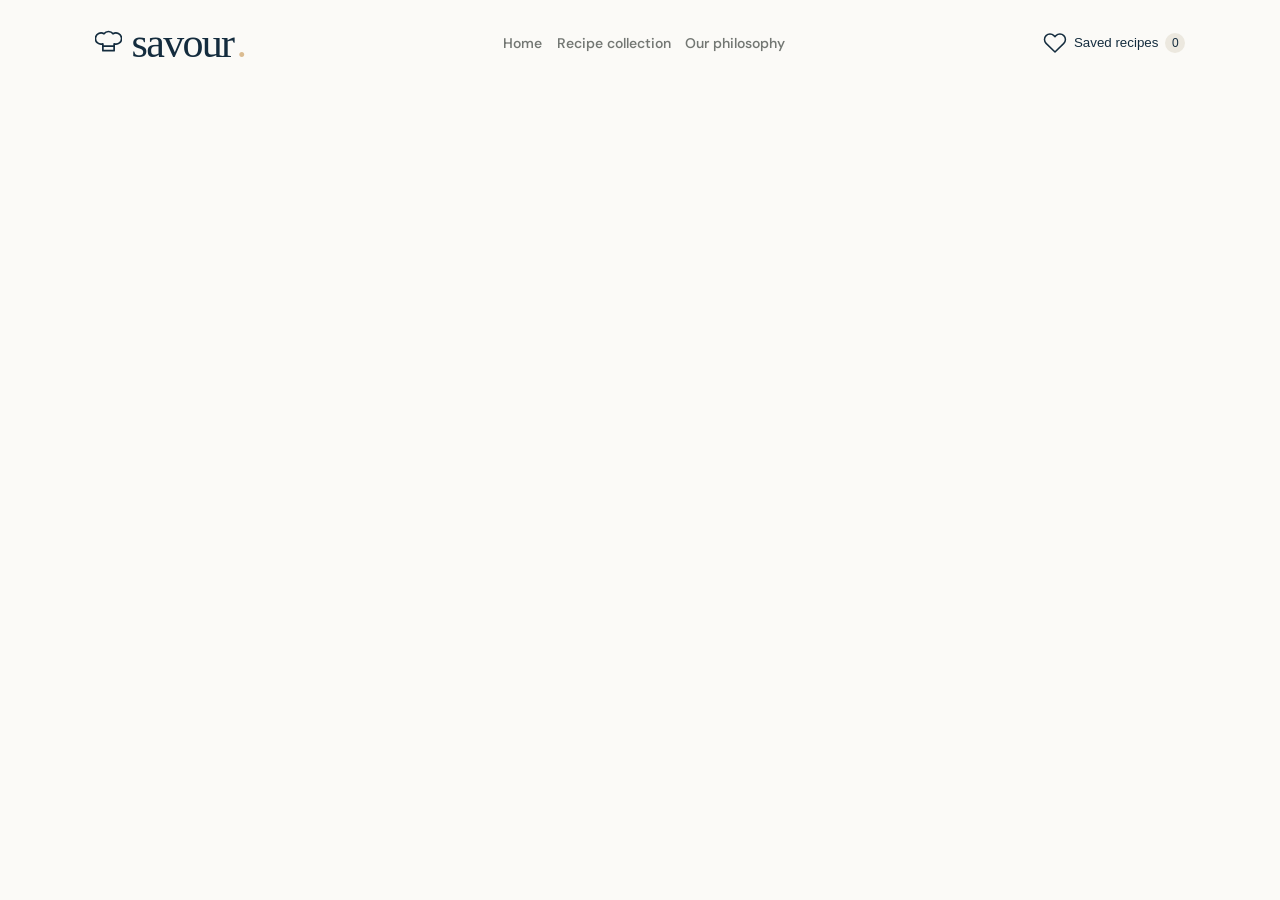
==== index.html @ 7d697b4a "Keep streak alive" ====
<!doctype html>

<html lang="en">

    <head>
        <meta charset="UTF-8">
        <meta name="viewport" content="width=device-width, initial-scale=1">
        <title>Delicious Dishes</title>

        <link rel="preconnect" href="https://fonts.googleapis.com">
        <link rel="preconnect" href="https://fonts.gstatic.com" crossorigin>
        <link href="https://fonts.googleapis.com/css2?family=DM+Sans:ital,opsz,wght@0,9..40,200;1,9..40,200&family=Orbitron:wght@400..900&family=Playfair+Display:ital,wght@0,400..900;1,400..900&display=swap" rel="stylesheet">

        <link rel="stylesheet" href="css/style.css">
        <link rel="stylesheet" href="css/header.css">

        <link rel="stylesheet" href="css/responsive.css">
    </head>

<body>

    <header>
        <div class="header">
            <a class="logo" href="#home">
            <span class="logo-icon">
                <svg width="27" height="27" viewBox="0 0 24 24" fill="none" stroke="currentColor" stroke-width="1.5" stroke-linecap="round" stroke-linejoin="round" aria-hidden="true">
                    <path d="M7 15a5 5 0 1 1 1-9 5 5 0 0 1 8 0 5 5 0 1 1 1 9v6H7v-6Z"></path>
                    <path d="M7 17h10"></path>
                </svg>
            </span>
                savour<span class="logo-dot">.</span>
            </a>

            <nav class="nav-bar" aria-label="Main navigation">
                <a href="#home" class="active">Home</a>
                <a href="#catalog">Recipe collection</a>
                <a href="#our-story">Our philosophy</a>
            </nav>

            <button class="saved-nav">
                <svg width="18" height="18" viewBox="0 0 24 24" fill="none" stroke="currentColor" stroke-width="1.5" stroke-linecap="round" stroke-linejoin="round" aria-hidden="true">
                    <path d="M20.8 4.6a5.5 5.5 0 0 0-7.8 0L12 5.7l-1.1-1.1a5.5 5.5 0 0 0-7.8 7.8L12 21l8.8-8.6a5.5 5.5 0 0 0 0-7.8Z"></path></svg>
                <span class="saved-text">Saved recipes</span><span class="saved-count">0</span>
            </button>

            <div class="ham-menu">
                <button class="ham-logo ham-active" id="hamOpenBtn">
                    <span class="ham-lines"></span>
                    <span class="ham-lines"></span>
                    <span class="ham-lines"></span>
                </button>
                <button class="ham-close-logo" id="hamCloseBtn">
                    <svg class="ham-close-icon" xmlns="http://www.w3.org/2000/svg" viewBox="0 0 384 512"><!--!Font Awesome Free v7.3.1 by @fontawesome - https://fontawesome.com License - https://fontawesome.com/license/free Copyright 2026 Fonticons, Inc.--><path d="M376.6 84.5c11.3-13.6 9.5-33.8-4.1-45.1s-33.8-9.5-45.1 4.1L192 206 56.6 43.5C45.3 29.9 25.1 28.1 11.5 39.4S-3.9 70.9 7.4 84.5L150.3 256 7.4 427.5c-11.3 13.6-9.5 33.8 4.1 45.1s33.8 9.5 45.1-4.1L192 306 327.4 468.5c11.3 13.6 31.5 15.4 45.1 4.1s15.4-31.5 4.1-45.1L233.7 256 376.6 84.5z"/></svg>
                </button>
            </div>
        </div>
        <div class="hamMenuUI" id="hamMenuUI">
            <div class="overLine"></div>
            <nav class="ham-nav-bar" aria-label="Main navigation">
                <a href="#home">Home</a>
                <a href="#catalog">Recipe collection</a>
                <a href="#our-story">Our philosophy</a>
            </nav>
        </div>
    </header>

    <main>

<!--        <div class="hero-container" id="hero-container">-->
<!--            <label for="dishTextArea">Search the category you want:</label>-->
<!--            <input type="text" class="dishTextArea" id="dishTextArea" placeholder="Enter dish product">-->
<!--            <button class="submitDish" id="submitDish">Search</button>-->
<!--            <h1 id="invalidInputResponse"></h1>-->
<!--            <div class="cardBody" id="testingPurposeOnly!">-->
<!--                <img src="tools/images/testingImage.png" alt="testing" class="cardImage">-->
<!--                <h1 class="cardTitle">Chicken curry Testing</h1>-->
<!--            </div>-->
<!--            <div class="dishRespondBox">-->
<!--                <p id="matchingDishResults"></p>-->
<!--            </div>-->
<!--        </div>-->

    </main>

    <footer></footer>

</body>

<!--    <script type="module" src="scripts/main.js"></script>-->
        <script src="scripts/styleScripts/headerMenu.js"></script>
</html>
---- css/style.css ----
/*--------------------------------------------------*/
/*Deliciuos dishes*/
/*Created by Tsvetoslav Krumov*/
/*2026*/

/*Portfolio Project*/

/*Copyright (c) 2026 Tsvetoslav Krumov*/
/*All Rights Reserved.*/

/*This project is published for educational and portfolio purposes only.*/

/*Unauthorized copying, redistribution or claiming this project as your own is prohibited.*/
/*--------------------------------------------------*/


*,
*::before,
*::after{
    margin:0;
    padding:0;
    box-sizing:border-box;
    scroll-behavior: smooth;
}

:root{
    font-family:'DM Sans',sans-serif;
    color:#172c3b;
    background:#fbfaf7;
    font-synthesis:none;
    font-weight:400;
    --navy:#142c3e;
    --caramel:#dbbc91;
    --muted:#7a7d7b;
    --line:#e7e4dc
}
* {
    box-sizing:border-box
}
html{
    scroll-behavior:smooth;
    scroll-padding-top:30px
}
body
{
    margin:0
}
html{
    scrollbar-gutter: stable;
}


main{
    display: flex;
    flex-direction: column;
    flex: 1;
}

/*.hero-container{*/
/*    margin: 50px 0 0 0;*/
/*    display: flex;*/
/*    align-items: center;*/
/*    justify-content: center;*/
/*    flex-direction: column;*/
/*    height: auto;*/
/*    width: 100%;*/
/*    gap: 14px;*/
/*}*/
/*.submitDish{*/
/*    background-color: aqua;*/
/*    border: 1px solid #037373;*/
/*    color: black;*/
/*    border-radius: 14px;*/
/*    width: 85px;*/
/*    height: 35px;*/
/*}*/
/*.submitDish:active{*/
/*    background-color: rgb(0 255 255 / 0.8);*/
/*}*/
/*.dishTextArea{*/
/*    width: 175.25px;*/
/*    height: 35px;*/
/*    padding: 14px;*/
/*    border-radius: 14px;*/
/*    border: 0;*/
/*}*/
/*.dishTextArea:active{*/
/*    border: 0;*/
/*}*/
/*.dishRespondBox{*/
/*    !*border: 1px solid black;*!*/
/*    !*border-radius: 14px;*!*/
/*    display: none;*/
/*    align-items: center;*/
/*    justify-content: center;*/
/*    flex-wrap: wrap;*/
/*    width: clamp(280px, 100%, 80vw);*/
/*    min-height: 400px;*/
/*    gap: 14px;*/
/*    padding: 10px;*/
/*}*/
/*.dishRespondBoxActive{*/
/*    display:flex;*/
/*}*/

/*.cardBody {*/
/*    display: flex;*/
/*    justify-content:center;*/
/*    align-items: center;*/
/*    flex-direction: column;*/
/*    border: 1px solid lime;*/
/*    border-radius: 8px;*/
/*    gap: 10px;*/
/*    padding: 5px 25px;*/
/*    width: clamp(225px, 200px + 15vw, 400px);*/
/*    min-height: 100px;*/
/*    text-align: center;*/
/*}*/
/*.cardImage {*/
/*    width: 100%;*/
/*    height: auto;*/
/*}*/
/*#invalidInputResponse {*/
/*    display: none;*/
/*}*/
---- css/header.css ----
/*--------------------------------------------------*/
/*Deliciuos dishes*/
/*Created by Tsvetoslav Krumov*/
/*2026*/

/*Portfolio Project*/

/*Copyright (c) 2026 Tsvetoslav Krumov*/
/*All Rights Reserved.*/

/*This project is published for educational and portfolio purposes only.*/

/*Unauthorized copying, redistribution or claiming this project as your own is prohibited.*/
/*--------------------------------------------------*/

.header{
    display: flex;
    justify-content: space-between;
    align-items: center;
    padding: 0 clamp(30px, 7vw + 5px,  15vw);
    width: 100vw;
    height: clamp(75px, 25vh + 20px, 85px);
    background-color: #fbfaf7;
}
.logo{
    display: flex;
    align-items: center;
    justify-content: center;
    text-decoration: none;
    color: var(--navy);
    font-family: 'Libre Caslon Display', serif;
    font-size: 42px;
    letter-spacing: -1.7px;
    line-height: 1;
    font-weight: 200;
}
.logo-icon{
    margin: 0 10px 5px 0;
}
.logo-dot{
    color: var(--caramel);
    margin: 0 0 0 3px;
}
.nav-bar{
    display: flex;
    flex-direction: row;
    height: 100%;
    gap: 14.25px;
}
.nav-bar a{
    height: 100%;
    width: auto;
    display: flex;
    align-items: center;
    text-decoration: none;
    font-size: 14px;
    color: #737773;
    font-weight: 550;
}
.nav-bar a:hover{
    color: #ac8050;
}
.saved-nav {
    display: flex;
    align-items: center;
    justify-content: center;
    border: 0;
    background: #fbfaf7;
    gap: 7px;
    color: var(--navy);
    transition: 0.14s;
}
.saved-nav:hover{
    transition: 0.14s;
    transform: translateY(-2.5px);
}
.saved-nav svg{
    width: 24px;
    height: 24px;
}
.saved-count{
    background: #ece8df;
    border-radius: 50%;
    width: 20px;
    height: 20px;
    font-size: 12px;
    display: flex;
    justify-content: center;
    align-items: center;
}
.ham-menu{
    display: none;
    width: 45px;
    height: 45px;
    border-radius: 50%;
    border: 2px solid var(--line);
    background-color: #fbfaf7;
    transition: 0.25s;
}
.ham-menu:hover{
    transition: 0.25s;
    transform: translateY(-5px);
}
.ham-logo{
    background-color: #fbfaf7;
    width: 100%;
    height: 100%;
    border: 0;
    border-radius: 50%;
    display: none;
    flex-direction:column;
    align-items: center;
    justify-content: center;
    gap:3px;
}
.ham-lines{
    width: 17.25px;
    height: 0.5px;
    border: 1px solid var(--navy);
}
.ham-close-logo{
    background-color: #fbfaf7;
    width: 100%;
    height: 100%;
    border: 0;
    border-radius: 50%;
    display: none;
    flex-direction:column;
    align-items: center;
    justify-content: center;
    gap:3px;
}
.ham-close-icon{
    width: 25px;
    height: 17px;
    color: var(--navy);
}
.ham-active{
    transition: 0.5s;
    display: flex;
}
.hamMenuUI{
    display: none;
    width: 100vw;
    justify-content: center;
    align-items: center;
    flex-direction: column;
}
.activeHam{
    display: flex;
}
.overLine{
    width: 97.25vw;
    height: 1px;
    border-radius: 5px;
    background-color: var(--caramel)
}
.ham-nav-bar{
    display:flex;
    flex-direction: column;
    align-items: start;
    justify-content: center;
    width: 100%;
    padding: 25px 0 0 0;
}
.ham-nav-bar a{
    width: 100%;
    height: 55px;
    padding: 0 0 0 35px;
    margin: 5px 0 5px 0;
    text-decoration: none;
    color: #7a7d7b;
    font-size: 25px;
    font-family: Arial Rounded MT Bold;
}
.ham-nav-bar a:hover{
    color: #ac8050;
}
---- css/responsive.css ----
/*--------------------------------------------------*/
/*Deliciuos dishes*/
/*Created by Tsvetoslav Krumov*/
/*2026*/

/*Portfolio Project*/

/*Copyright (c) 2026 Tsvetoslav Krumov*/
/*All Rights Reserved.*/

/*This project is published for educational and portfolio purposes only.*/

/*Unauthorized copying, redistribution or claiming this project as your own is prohibited.*/
/*--------------------------------------------------*/

@media (max-width: 768px){
    .nav-bar{
        display: none;
    }
    .saved-text{
        display:none;
    }
    .ham-menu{
        display: flex;
    }
}
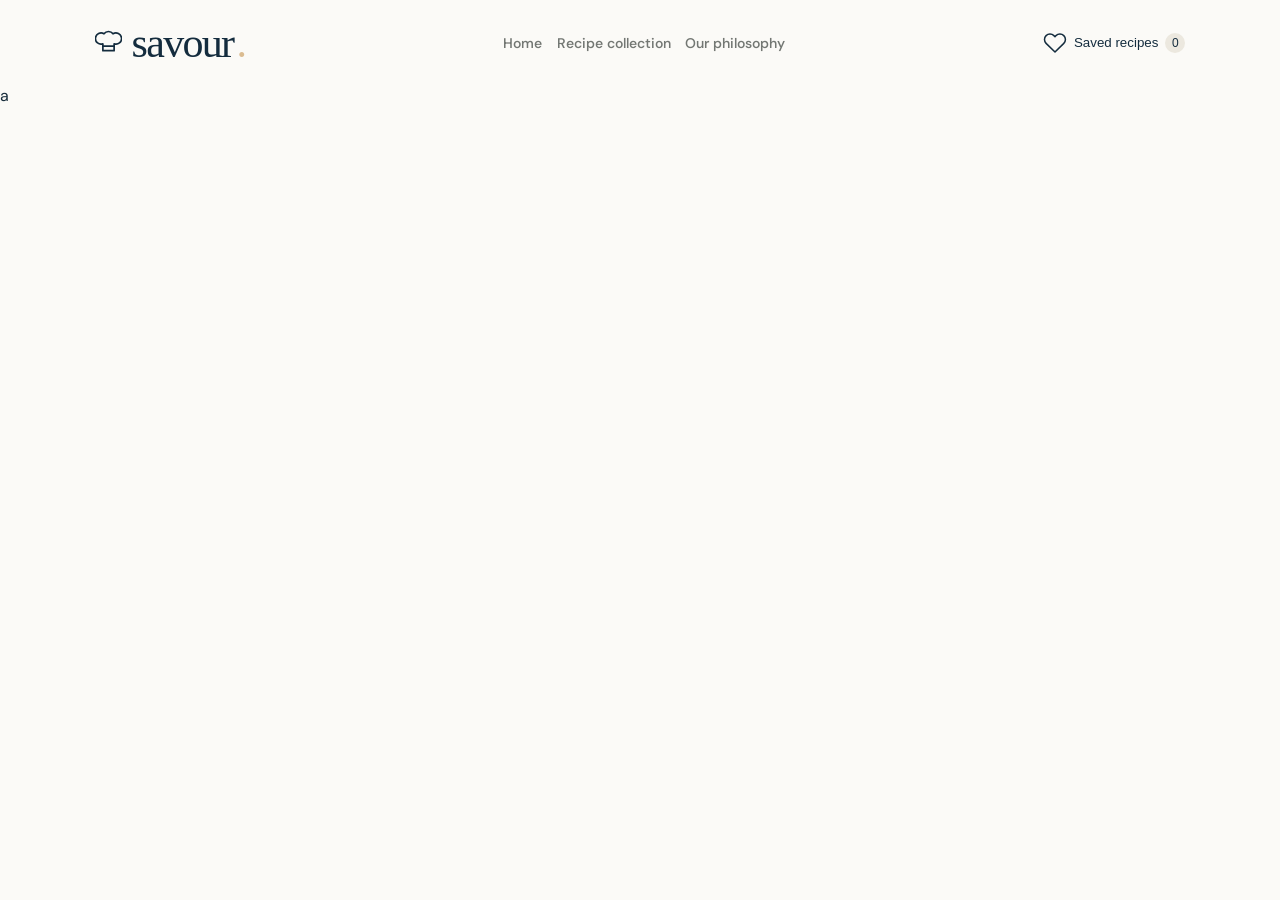
==== commit cacdf31d: "Keeping the streak alive!" ====
--- a/index.html
+++ b/index.html
@@ -89,4 +89,4 @@
 
 <!--    <script type="module" src="scripts/main.js"></script>-->
         <script src="scripts/styleScripts/headerMenu.js"></script>
-</html>+</html>a
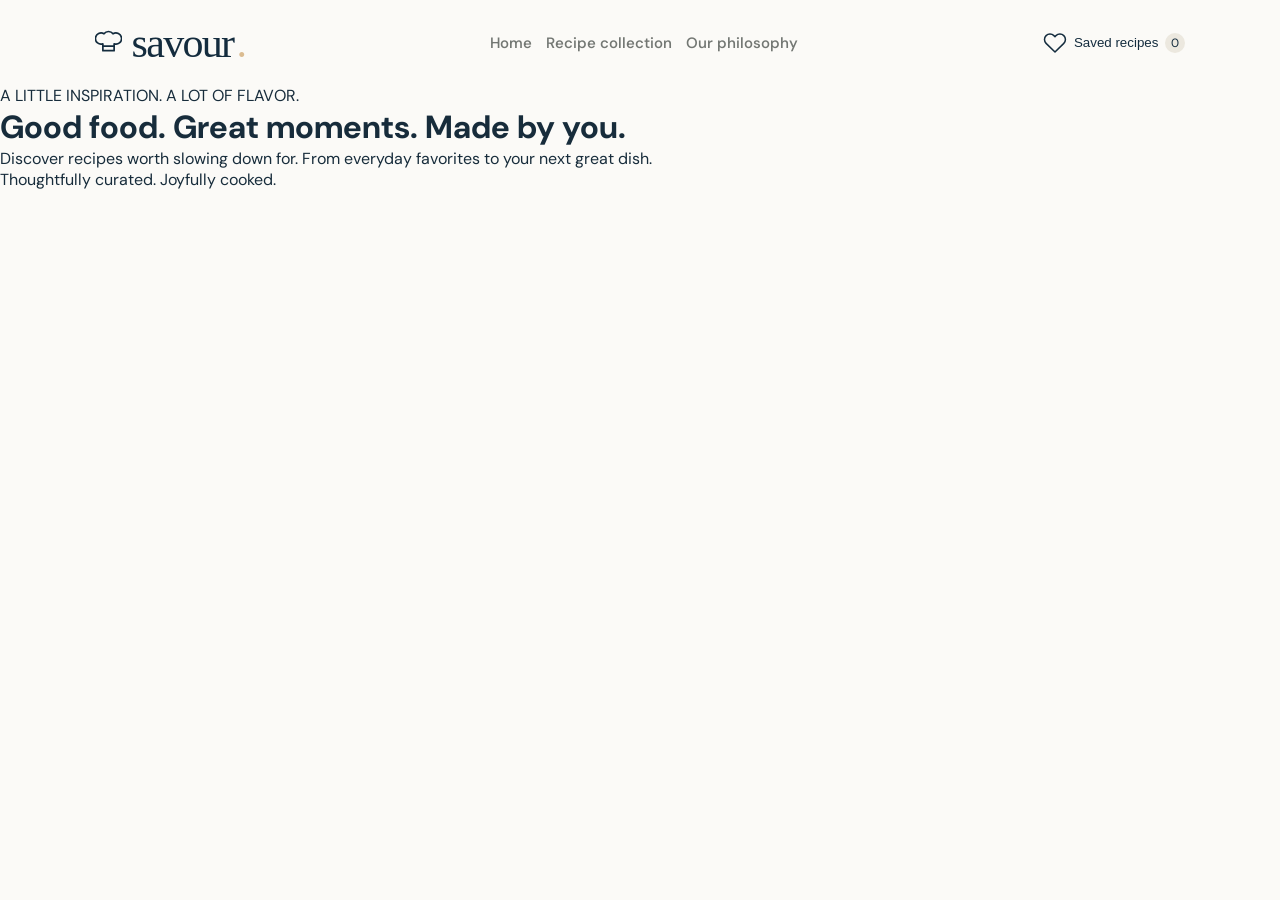
==== commit 286615d0: "Prototype 1.54v adding hero section" ====
--- a/index.html
+++ b/index.html
@@ -67,6 +67,31 @@
 
     <main>
 
+        <div class="hero-container">
+            <div class="hero-tag">
+                <span></span>
+                <p>A LITTLE INSPIRATION. A LOT OF FLAVOR.</p>
+            </div>
+
+            <div class="hero-title">
+               <h1>Good food.
+                   Great moments.
+                   <span class="hero-title-colored">Made by you.</span></h1>
+            </div>
+            <div class="hero-description">
+                <p>Discover recipes worth slowing down for.
+                    From everyday favorites to your next great dish.</p>
+            </div>
+            <div class="hero-decoration">
+                <div class="hero-decorative-icons">
+                    <div class="hero-leaf"></div>
+                    <div class="hero-hat"></div>
+                    <div class="hero-heart"></div>
+                </div>
+                <p>Thoughtfully curated. Joyfully cooked.</p>
+            </div>
+        </div>
+
 <!--        <div class="hero-container" id="hero-container">-->
 <!--            <label for="dishTextArea">Search the category you want:</label>-->
 <!--            <input type="text" class="dishTextArea" id="dishTextArea" placeholder="Enter dish product">-->
@@ -89,4 +114,4 @@
 
 <!--    <script type="module" src="scripts/main.js"></script>-->
         <script src="scripts/styleScripts/headerMenu.js"></script>
-</html>a+</html>
--- a/css/header.css
+++ b/css/header.css
@@ -53,7 +53,7 @@
     display: flex;
     align-items: center;
     text-decoration: none;
-    font-size: 14px;
+    font-size: 15px;
     color: #737773;
     font-weight: 550;
 }
@@ -84,6 +84,7 @@
     width: 20px;
     height: 20px;
     font-size: 12px;
+    font-family: 'DM Sans';
     display: flex;
     justify-content: center;
     align-items: center;
@@ -99,7 +100,7 @@
 }
 .ham-menu:hover{
     transition: 0.25s;
-    transform: translateY(-5px);
+    transform: translateY(-2.5px);
 }
 .ham-logo{
     background-color: #fbfaf7;
@@ -146,6 +147,7 @@
     align-items: center;
     flex-direction: column;
 }
+
 .activeHam{
     display: flex;
 }
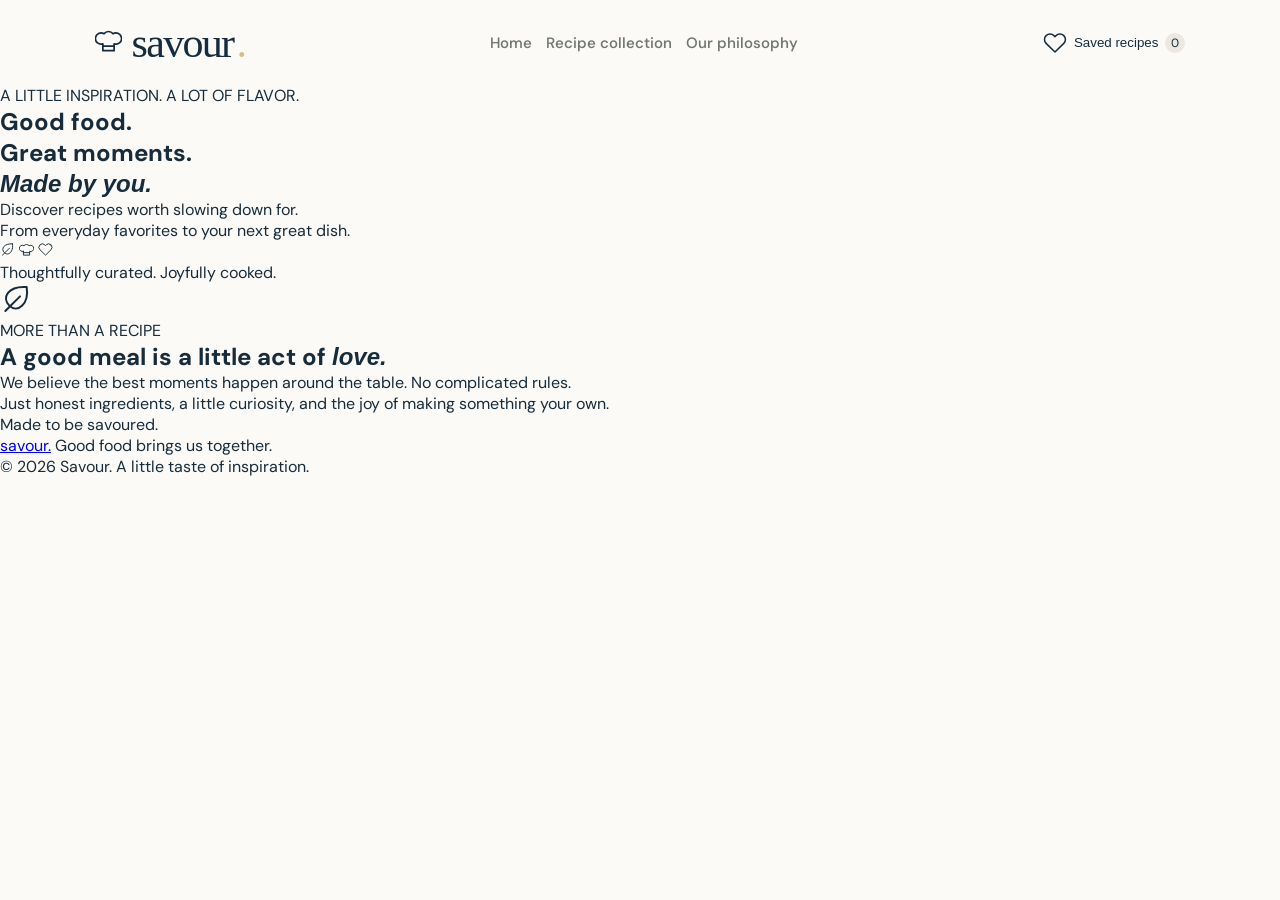
==== commit f706dc6e: "Prototype 1.56v, almost done wtih the fundamentals of the website starting to design soon and buildi" ====
--- a/index.html
+++ b/index.html
@@ -14,6 +14,8 @@
 
         <link rel="stylesheet" href="css/style.css">
         <link rel="stylesheet" href="css/header.css">
+        <link rel="stylesheet" href="css/hero.css">
+        <link rel="stylesheet" href="css/catalog.css">
 
         <link rel="stylesheet" href="css/responsive.css">
     </head>
@@ -66,31 +68,42 @@
     </header>
 
     <main>
+        <section id="#home" class="hero">
+            <div class="hero-copy">
+                <div class="eyebrow">
+                    <span class="tiny-line"></span>
+                    A LITTLE INSPIRATION. A LOT OF FLAVOR.
+                </div>
+                <h1>Good food.<br>
+                    Great moments.<br>
+                    <em>Made by you.</em>
+                </h1>
+                <p>Discover recipes worth slowing down for.<br>From everyday favorites to your next great dish.</p>
+                <div class="hero-proof">
+                    <div class="proof-icons">
+                        <span>
+                            <svg width="15" height="15" viewBox="0 0 24 24" fill="none" stroke="currentColor" stroke-width="1.5" stroke-linecap="round" stroke-linejoin="round" aria-hidden="true">
+                                <path d="M20 3C6 2 1 11 7 17s15-1 13-14Z"></path>
+                                <path d="M4 21 15 10"></path>
+                            </svg>
+                        </span>
+                        <span>
+                            <svg width="15" height="15" viewBox="0 0 24 24" fill="none" stroke="currentColor" stroke-width="1.5" stroke-linecap="round" stroke-linejoin="round" aria-hidden="true">
+                                <path d="M7 15a5 5 0 1 1 1-9 5 5 0 0 1 8 0 5 5 0 1 1 1 9v6H7v-6Z"></path>
+                                <path d="M7 17h10"></path>
+                            </svg>
+                        </span>
+                        <span>
+                            <svg width="15" height="15" viewBox="0 0 24 24" fill="none" stroke="currentColor" stroke-width="1.5" stroke-linecap="round" stroke-linejoin="round" aria-hidden="true">
+                                <path d="M20.8 4.6a5.5 5.5 0 0 0-7.8 0L12 5.7l-1.1-1.1a5.5 5.5 0 0 0-7.8 7.8L12 21l8.8-8.6a5.5 5.5 0 0 0 0-7.8Z"></path>
+                            </svg>
+                        </span>
+                    </div>
+                    <span>Thoughtfully curated. Joyfully cooked.</span>
+                </div>
+            </div>
+        </section>
 
-        <div class="hero-container">
-            <div class="hero-tag">
-                <span></span>
-                <p>A LITTLE INSPIRATION. A LOT OF FLAVOR.</p>
-            </div>
-
-            <div class="hero-title">
-               <h1>Good food.
-                   Great moments.
-                   <span class="hero-title-colored">Made by you.</span></h1>
-            </div>
-            <div class="hero-description">
-                <p>Discover recipes worth slowing down for.
-                    From everyday favorites to your next great dish.</p>
-            </div>
-            <div class="hero-decoration">
-                <div class="hero-decorative-icons">
-                    <div class="hero-leaf"></div>
-                    <div class="hero-hat"></div>
-                    <div class="hero-heart"></div>
-                </div>
-                <p>Thoughtfully curated. Joyfully cooked.</p>
-            </div>
-        </div>
 
 <!--        <div class="hero-container" id="hero-container">-->
 <!--            <label for="dishTextArea">Search the category you want:</label>-->
@@ -105,10 +118,31 @@
 <!--                <p id="matchingDishResults"></p>-->
 <!--            </div>-->
 <!--        </div>-->
+        <section class="philosophy section-wrap" id="our-story">
+            <div class="philosophy-icon">
+                <svg width="32" height="32" viewBox="0 0 24 24" fill="none" stroke="currentColor" stroke-width="1.5" stroke-linecap="round" stroke-linejoin="round" aria-hidden="true">
+                    <path d="M20 3C6 2 1 11 7 17s15-1 13-14Z"></path>
+                    <path d="M4 21 15 10"></path>
+                </svg>
+            </div>
+            <div>
+                <div class="eyebrow">MORE THAN A RECIPE
+                </div>
+                <h2>A good meal is a little act of <em>love.</em></h2>
+                <p>We believe the best moments happen around the table. No complicated rules.<br>
+                    Just honest ingredients, a little curiosity, and the joy of making something your own.
+                </p>
+            </div>
+            <span class="philosophy-signature">Made to be savoured.</span>
+        </section>
 
     </main>
 
-    <footer></footer>
+    <footer>
+        <a href="#home" class="brand">savour<span class="brand-dot">.</span></a>
+        <span>Good food brings us together.</span>
+        <p>© 2026 Savour. A little taste of inspiration.</p>
+    </footer>
 
 </body>
 
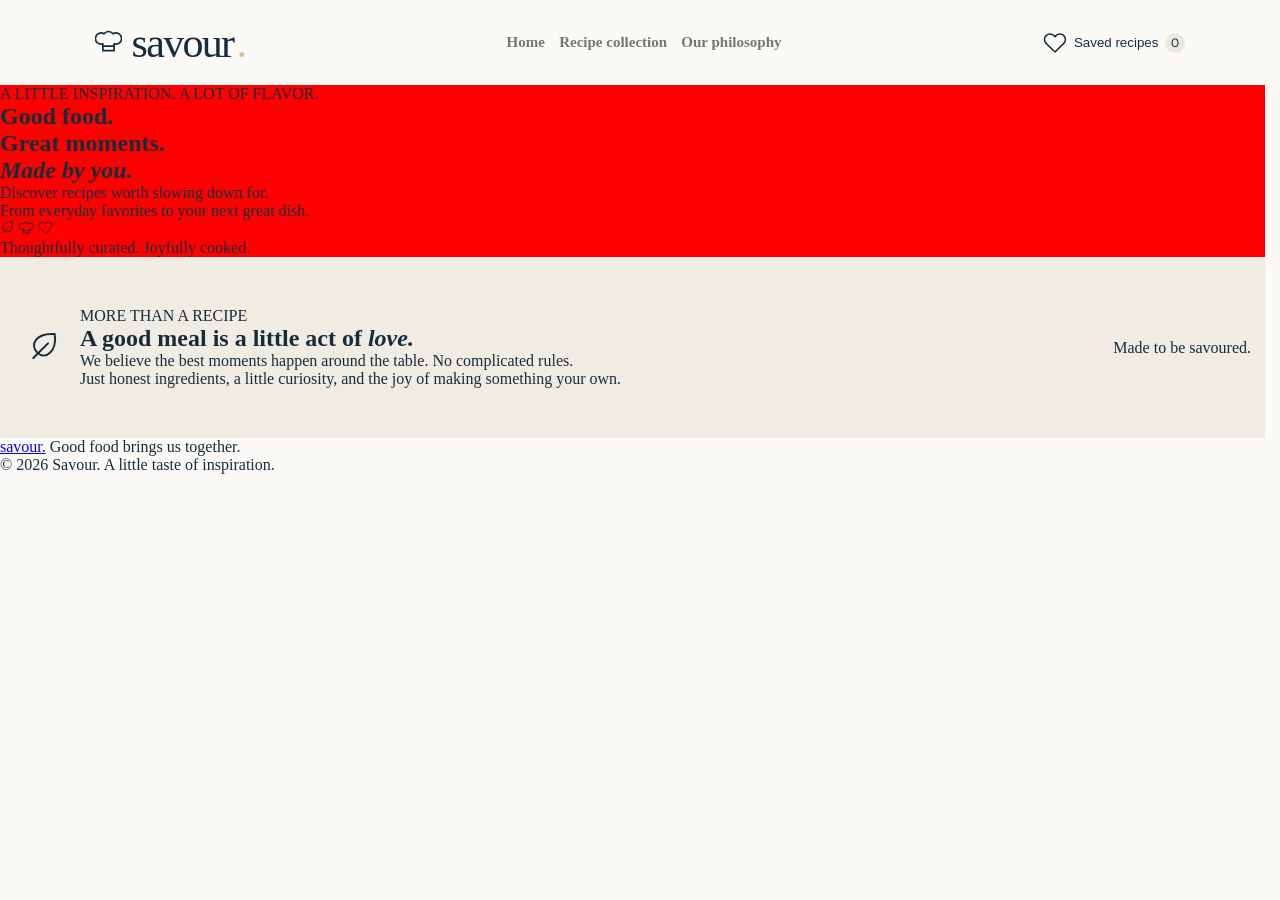
==== commit f9d74e32: "Prototype 1.7v Updated and almost finished philosophy section and soon will begin footer section." ====
--- a/index.html
+++ b/index.html
@@ -16,6 +16,8 @@
         <link rel="stylesheet" href="css/header.css">
         <link rel="stylesheet" href="css/hero.css">
         <link rel="stylesheet" href="css/catalog.css">
+        <link rel="stylesheet" href="css/philosophy.css">
+        <link rel="stylesheet" href="css/footer.css">
 
         <link rel="stylesheet" href="css/responsive.css">
     </head>
@@ -35,7 +37,7 @@
             </a>
 
             <nav class="nav-bar" aria-label="Main navigation">
-                <a href="#home" class="active">Home</a>
+                <a href="#home">Home</a>
                 <a href="#catalog">Recipe collection</a>
                 <a href="#our-story">Our philosophy</a>
             </nav>
@@ -58,12 +60,14 @@
             </div>
         </div>
         <div class="hamMenuUI" id="hamMenuUI">
-            <div class="overLine"></div>
-            <nav class="ham-nav-bar" aria-label="Main navigation">
-                <a href="#home">Home</a>
-                <a href="#catalog">Recipe collection</a>
-                <a href="#our-story">Our philosophy</a>
-            </nav>
+            <div class="ham-rising" id="ham-rising">
+                <div class="overLine"></div>
+                <nav class="ham-nav-bar" aria-label="Main navigation">
+                    <a href="#home">Home</a>
+                    <a href="#catalog">Recipe collection</a>
+                    <a href="#our-story">Our philosophy</a>
+                </nav>
+            </div>
         </div>
     </header>
 
@@ -118,20 +122,22 @@
 <!--                <p id="matchingDishResults"></p>-->
 <!--            </div>-->
 <!--        </div>-->
-        <section class="philosophy section-wrap" id="our-story">
-            <div class="philosophy-icon">
-                <svg width="32" height="32" viewBox="0 0 24 24" fill="none" stroke="currentColor" stroke-width="1.5" stroke-linecap="round" stroke-linejoin="round" aria-hidden="true">
-                    <path d="M20 3C6 2 1 11 7 17s15-1 13-14Z"></path>
-                    <path d="M4 21 15 10"></path>
-                </svg>
-            </div>
-            <div>
-                <div class="eyebrow">MORE THAN A RECIPE
+        <section class="philosophy" id="our-story">
+            <div class="philosophy-grouper">
+                <div class="philosophy-icon">
+                    <svg width="32" height="32" viewBox="0 0 24 24" fill="none" stroke="currentColor" stroke-width="1.5" stroke-linecap="round" stroke-linejoin="round" aria-hidden="true">
+                        <path d="M20 3C6 2 1 11 7 17s15-1 13-14Z"></path>
+                        <path d="M4 21 15 10"></path>
+                    </svg>
                 </div>
-                <h2>A good meal is a little act of <em>love.</em></h2>
-                <p>We believe the best moments happen around the table. No complicated rules.<br>
-                    Just honest ingredients, a little curiosity, and the joy of making something your own.
-                </p>
+                <div>
+                    <div class="eyebrow">MORE THAN A RECIPE
+                    </div>
+                    <h2>A good meal is a little act of <em>love.</em></h2>
+                    <p>We believe the best moments happen around the table. No complicated rules.<br>
+                        Just honest ingredients, a little curiosity, and the joy of making something your own.
+                    </p>
+                </div>
             </div>
             <span class="philosophy-signature">Made to be savoured.</span>
         </section>
--- a/css/style.css
+++ b/css/style.css
@@ -24,18 +24,12 @@
 }
 
 :root{
-    font-family:'DM Sans',sans-serif;
     color:#172c3b;
     background:#fbfaf7;
-    font-synthesis:none;
-    font-weight:400;
     --navy:#142c3e;
     --caramel:#dbbc91;
     --muted:#7a7d7b;
     --line:#e7e4dc
-}
-* {
-    box-sizing:border-box
 }
 html{
     scroll-behavior:smooth;
@@ -48,14 +42,15 @@
 html{
     scrollbar-gutter: stable;
 }
-
-
 main{
     display: flex;
     flex-direction: column;
     flex: 1;
 }
-
+@keyframes rise {
+    from { opacity: 0; transform: translateY(24px); }
+    to   { opacity: 1; transform: translateY(0); }
+}
 /*.hero-container{*/
 /*    margin: 50px 0 0 0;*/
 /*    display: flex;*/
--- a/css/header.css
+++ b/css/header.css
@@ -21,6 +21,7 @@
     width: 100vw;
     height: clamp(75px, 25vh + 20px, 85px);
     background-color: #fbfaf7;
+    z-index: 1000;
 }
 .logo{
     display: flex;
@@ -142,14 +143,17 @@
 }
 .hamMenuUI{
     display: none;
+    visibility: hidden;
     width: 100vw;
     justify-content: center;
     align-items: center;
     flex-direction: column;
+    position: relative;
 }
-
 .activeHam{
     display: flex;
+    visibility: visible;
+    animation: rise 1s ease both;
 }
 .overLine{
     width: 97.25vw;
@@ -177,4 +181,16 @@
 }
 .ham-nav-bar a:hover{
     color: #ac8050;
+}
+.ham-rising{
+
+    /*width: 100%;*/
+    /*height: 100%;*/
+    /*opacity: 0;*/
+    /*transform: translateY(25px);*/
+    /*transition: opacity 1.5s ease, transform 1.5s ease;*/
+}
+.ham-rising-active{
+    opacity: 1;
+    transform: translateY(0);
 }
--- a/css/hero.css
+++ b/css/hero.css
@@ -0,0 +1,17 @@
+/*--------------------------------------------------*/
+/*Deliciuos dishes*/
+/*Created by Tsvetoslav Krumov*/
+/*2026*/
+
+/*Portfolio Project*/
+
+/*Copyright (c) 2026 Tsvetoslav Krumov*/
+/*All Rights Reserved.*/
+
+/*This project is published for educational and portfolio purposes only.*/
+
+/*Unauthorized copying, redistribution or claiming this project as your own is prohibited.*/
+/*--------------------------------------------------*/
+.hero{
+    background: red;
+}
--- a/css/philosophy.css
+++ b/css/philosophy.css
@@ -0,0 +1,81 @@
+/*--------------------------------------------------*/
+/*Deliciuos dishes*/
+/*Created by Tsvetoslav Krumov*/
+/*2026*/
+
+/*Portfolio Project*/
+
+/*Copyright (c) 2026 Tsvetoslav Krumov*/
+/*All Rights Reserved.*/
+
+/*This project is published for educational and portfolio purposes only.*/
+
+/*Unauthorized copying, redistribution or claiming this project as your own is prohibited.*/
+/*--------------------------------------------------*/
+
+.philosophy{
+    width: 100%;
+    height: auto;
+    background-color: rgb(240, 236, 227);
+    display: flex;
+    align-items: center;
+    justify-content: space-between;
+    flex-wrap: wrap;
+    padding: 25px 14px;
+    gap: 20px;
+}
+.philosophy-grouper{
+    width: auto;
+    height: auto;
+    background-color: rgb(240, 236, 227);
+    display: flex;
+    align-items: center;
+    flex-wrap: wrap;
+    padding: 25px 14px;
+    gap: 20px;
+}
+.philosophy-icon{
+    width: clamp(50px, ;
+    height: 50px;
+    display:flex;
+    align-items: center;
+    justify-content: center;
+    color: rgb(115 87 56 / 0.8);
+    border: 1px solid rgb(193 173 144 / 0.6);
+    border-radius: 50%;
+}
+.eyebrow{
+    color: #9c8768;
+    letter-spacing: 2px;
+    display: flex;
+    align-items: center;
+    gap: 11px;
+    font-size: 10px;
+    font-family: "Libre Caslon Display";;
+}
+.philosophy h2{
+    font-family: 'Libre Caslon Display';
+    font-weight: 400;
+    font-size: 34px;
+    letter-spacing: 0.5px;
+    line-height: 1.15;
+    margin: 13px 0 12px;
+}
+.philosophy h2 em{
+    color: var(--caramel);
+}
+.philosophy p{
+    color: rgb(136 139 127 / 0.8);
+    line-height: 1.8;
+    font-family: sans-serif;
+    text-align: start;
+    font-weight: 600;
+    font-size: 13px
+}
+.philosophy-signature{
+    width: fit-content;
+    margin: 20px 0;
+    color: rgb(156 135 104 / 0.75);
+    font-size: 22.25px;
+    transform: rotateZ(-7.5deg);
+}
--- a/css/footer.css
+++ b/css/footer.css
@@ -0,0 +1,14 @@
+/*--------------------------------------------------*/
+/*Deliciuos dishes*/
+/*Created by Tsvetoslav Krumov*/
+/*2026*/
+
+/*Portfolio Project*/
+
+/*Copyright (c) 2026 Tsvetoslav Krumov*/
+/*All Rights Reserved.*/
+
+/*This project is published for educational and portfolio purposes only.*/
+
+/*Unauthorized copying, redistribution or claiming this project as your own is prohibited.*/
+/*--------------------------------------------------*/
--- a/css/responsive.css
+++ b/css/responsive.css
@@ -23,4 +23,16 @@
     .ham-menu{
         display: flex;
     }
+    .philosophy .eyebrow {
+        font-size: 9px;
+    }
+    h2 {
+        font-size: 40px;
+        line-height: 1.1;
+        overflow-wrap: anywhere;
+        margin: 14px 0;
+    }
+    .philosophy-signature{
+        display: none;
+    }
 }
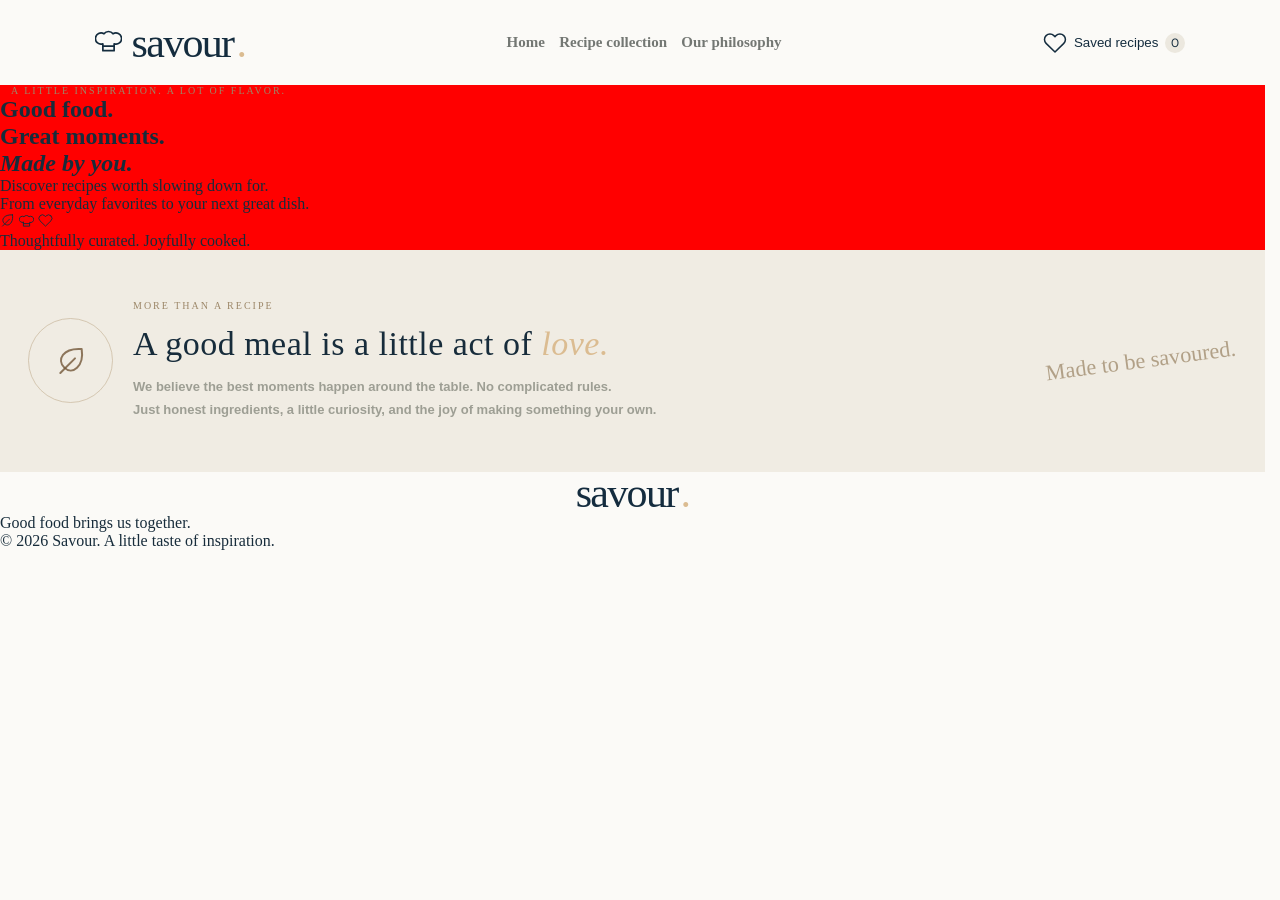
==== commit 79bb2d65: "Saving yesterday files/progress." ====
--- a/index.html
+++ b/index.html
@@ -145,9 +145,13 @@
     </main>
 
     <footer>
-        <a href="#home" class="brand">savour<span class="brand-dot">.</span></a>
-        <span>Good food brings us together.</span>
-        <p>© 2026 Savour. A little taste of inspiration.</p>
+        <a class="logo" href="#home">
+            savour<span class="logo-dot">.</span>
+        </a>
+        <div class="footer-grouper">
+            <span>Good food brings us together.</span>
+            <p>© 2026 Savour. A little taste of inspiration.</p>
+        </div>
     </footer>
 
 </body>
--- a/css/philosophy.css
+++ b/css/philosophy.css
@@ -21,7 +21,7 @@
     align-items: center;
     justify-content: space-between;
     flex-wrap: wrap;
-    padding: 25px 14px;
+    padding: 50px 28px;
     gap: 20px;
 }
 .philosophy-grouper{
@@ -31,12 +31,11 @@
     display: flex;
     align-items: center;
     flex-wrap: wrap;
-    padding: 25px 14px;
     gap: 20px;
 }
 .philosophy-icon{
-    width: clamp(50px, ;
-    height: 50px;
+    width: clamp(50px, 10vw + 15px, 85px);
+    height: clamp(50px, 10vw + 15px, 85px);
     display:flex;
     align-items: center;
     justify-content: center;
--- a/css/responsive.css
+++ b/css/responsive.css
@@ -35,4 +35,11 @@
     .philosophy-signature{
         display: none;
     }
+}
+@media (max-width:  425px){
+    .philosophy-signature{
+        display: flex;
+        width: 100%;
+        justify-content: center;
+    }
 }
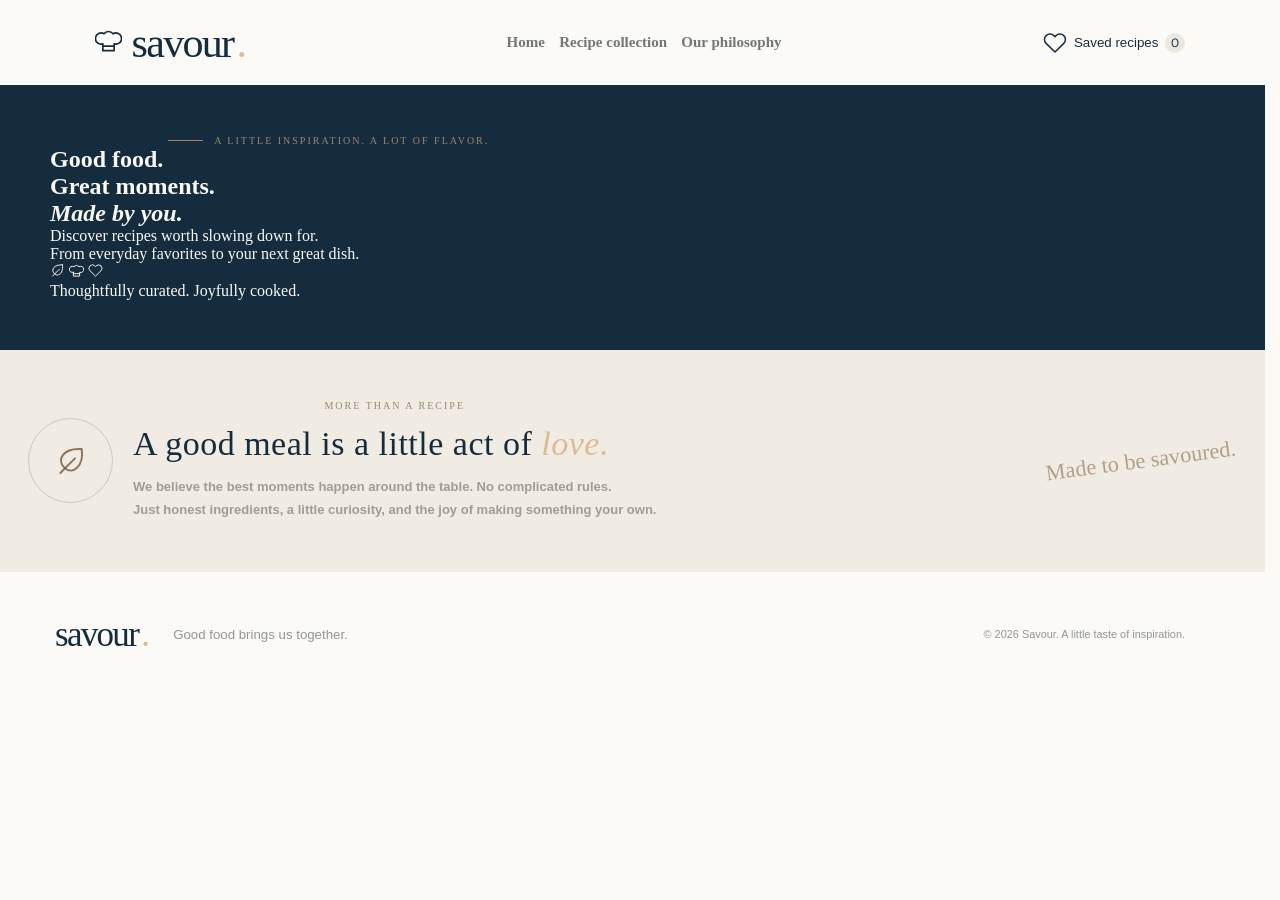
==== commit ec23c563: "Prototype 1.73v Saving data and files for now, started hero section!" ====
--- a/index.html
+++ b/index.html
@@ -73,7 +73,7 @@
 
     <main>
         <section id="#home" class="hero">
-            <div class="hero-copy">
+            <div class="hero-text">
                 <div class="eyebrow">
                     <span class="tiny-line"></span>
                     A LITTLE INSPIRATION. A LOT OF FLAVOR.
@@ -85,19 +85,19 @@
                 <p>Discover recipes worth slowing down for.<br>From everyday favorites to your next great dish.</p>
                 <div class="hero-proof">
                     <div class="proof-icons">
-                        <span>
+                        <span class="icon1">
                             <svg width="15" height="15" viewBox="0 0 24 24" fill="none" stroke="currentColor" stroke-width="1.5" stroke-linecap="round" stroke-linejoin="round" aria-hidden="true">
                                 <path d="M20 3C6 2 1 11 7 17s15-1 13-14Z"></path>
                                 <path d="M4 21 15 10"></path>
                             </svg>
                         </span>
-                        <span>
+                        <span class="icon2">
                             <svg width="15" height="15" viewBox="0 0 24 24" fill="none" stroke="currentColor" stroke-width="1.5" stroke-linecap="round" stroke-linejoin="round" aria-hidden="true">
                                 <path d="M7 15a5 5 0 1 1 1-9 5 5 0 0 1 8 0 5 5 0 1 1 1 9v6H7v-6Z"></path>
                                 <path d="M7 17h10"></path>
                             </svg>
                         </span>
-                        <span>
+                        <span class="icon3">
                             <svg width="15" height="15" viewBox="0 0 24 24" fill="none" stroke="currentColor" stroke-width="1.5" stroke-linecap="round" stroke-linejoin="round" aria-hidden="true">
                                 <path d="M20.8 4.6a5.5 5.5 0 0 0-7.8 0L12 5.7l-1.1-1.1a5.5 5.5 0 0 0-7.8 7.8L12 21l8.8-8.6a5.5 5.5 0 0 0 0-7.8Z"></path>
                             </svg>
@@ -105,6 +105,9 @@
                     </div>
                     <span>Thoughtfully curated. Joyfully cooked.</span>
                 </div>
+            </div>
+            <div class="hero-display">
+
             </div>
         </section>
 
--- a/css/hero.css
+++ b/css/hero.css
@@ -13,5 +13,29 @@
 /*Unauthorized copying, redistribution or claiming this project as your own is prohibited.*/
 /*--------------------------------------------------*/
 .hero{
-    background: red;
+    background-color: var(--navy);
+    color: #fbfaf7;
+    display: flex;
+    justify-content: center;
+    align-items: center;
+    padding: 25px;
+}
+.hero-text{
+    padding: 25px;
+    width: 50%;
+}
+.eyebrow{
+    text-align: center;
+    display:flex;
+    justify-content: center;
+    align-items: center;
+}
+.tiny-line{
+    width: 35px;
+    height: 1px;
+    background-color: #ac8050;
+}
+
+.hero-display{
+    width: 50%;
 }
--- a/css/footer.css
+++ b/css/footer.css
@@ -12,3 +12,27 @@
 
 /*Unauthorized copying, redistribution or claiming this project as your own is prohibited.*/
 /*--------------------------------------------------*/
+
+footer{
+    display: flex;
+    min-width: 100%;
+    height: clamp(80px, 40vh + 15px, 125px);
+    flex-direction: row;
+    padding: 0 55px;
+}
+footer .logo{
+    font-size: 35px;
+}
+.footer-grouper{
+    display: flex;
+    align-items: center;
+    justify-content: space-between;
+    width: 100%;
+    padding: 0 25px;
+    color: rgb(122 125 123 / 0.8);
+    font-size: 13.25px;
+    font-family: sans-serif;
+}
+.footer-grouper p{
+    font-size: 0.6825rem;
+}
--- a/css/responsive.css
+++ b/css/responsive.css
@@ -37,9 +37,24 @@
     }
 }
 @media (max-width:  425px){
+    .header{
+        gap: 5px;
+    }
     .philosophy-signature{
         display: flex;
         width: 100%;
         justify-content: center;
     }
+    footer{
+        flex-direction: column;
+        height: auto;
+        gap: 5px;
+        padding: 14px 0 25px 0;
+    }
+    .footer-grouper{
+        gap: 5px;
+        align-items: center;
+        justify-content: center;
+        flex-direction: column;
+    }
 }
